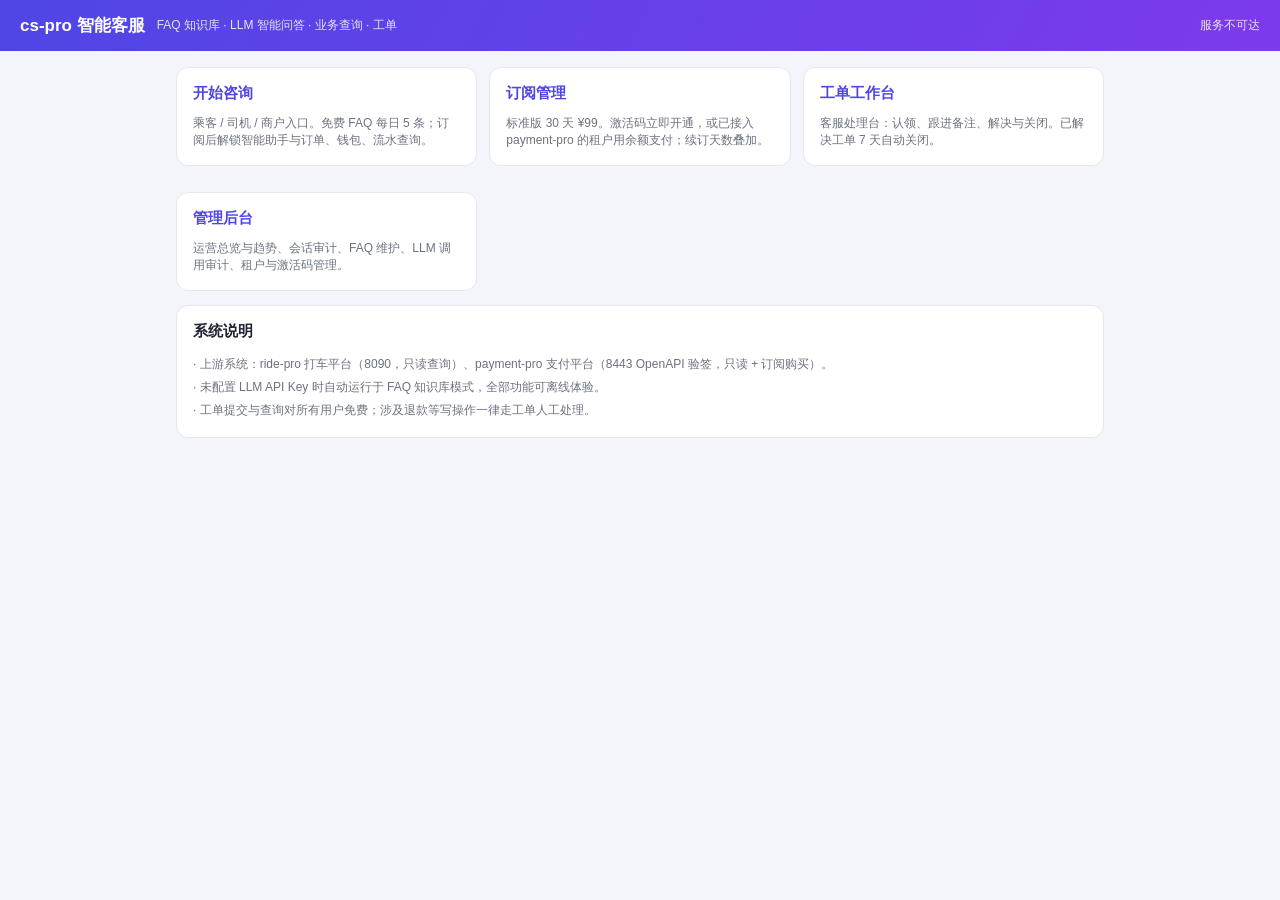
==== cs-gateway/src/main/resources/static/index.html @ 28663fa1 "v0.3 智能客服系统：设计定稿 + 实现快照 ride-pro/payment-pro 统一客服入口：租户订阅准入（激活码 CAS 一码一用 + 可选 pp 支付开通调度兜底）、LLM 问答（Ope" ====
<!DOCTYPE html>
<html lang="zh-CN">
<head>
<meta charset="UTF-8">
<meta name="viewport" content="width=device-width, initial-scale=1">
<title>cs-pro 智能客服</title>
<link rel="stylesheet" href="common.css">
</head>
<body>
<div class="topbar">
  <h1>cs-pro 智能客服</h1>
  <span class="sub">FAQ 知识库 · LLM 智能问答 · 业务查询 · 工单</span>
  <span class="spacer"></span>
  <span id="health" class="sub"></span>
</div>
<div class="wrap">
  <div class="grid cols-2">
    <a class="card" href="chat.html">
      <h2>开始咨询</h2>
      <p class="muted">乘客 / 司机 / 商户入口。免费 FAQ 每日 5 条；订阅后解锁智能助手与订单、钱包、流水查询。</p>
    </a>
    <a class="card" href="subscription.html">
      <h2>订阅管理</h2>
      <p class="muted">标准版 30 天 ¥99。激活码立即开通，或已接入 payment-pro 的租户用余额支付；续订天数叠加。</p>
    </a>
    <a class="card" href="agent.html">
      <h2>工单工作台</h2>
      <p class="muted">客服处理台：认领、跟进备注、解决与关闭。已解决工单 7 天自动关闭。</p>
    </a>
    <a class="card" href="admin.html">
      <h2>管理后台</h2>
      <p class="muted">运营总览与趋势、会话审计、FAQ 维护、LLM 调用审计、租户与激活码管理。</p>
    </a>
  </div>
  <div class="card">
    <h2>系统说明</h2>
    <p class="muted" style="line-height:1.9">
      · 上游系统：ride-pro 打车平台（8090，只读查询）、payment-pro 支付平台（8443 OpenAPI 验签，只读 + 订阅购买）。<br>
      · 未配置 LLM API Key 时自动运行于 FAQ 知识库模式，全部功能可离线体验。<br>
      · 工单提交与查询对所有用户免费；涉及退款等写操作一律走工单人工处理。
    </p>
  </div>
</div>
<script src="common.js"></script>
<script>
CS.get('/api/health').then(d => {
  document.getElementById('health').textContent = '服务正常 · ' + d.service;
}).catch(() => {
  document.getElementById('health').textContent = '服务不可达';
});
</script>
</body>
</html>
---- cs-gateway/src/main/resources/static/common.css ----
:root {
  --primary: #4f46e5;
  --primary-dark: #4338ca;
  --bg: #f4f5fb;
  --card: #ffffff;
  --text: #1f2430;
  --muted: #6b7280;
  --border: #e5e7eb;
  --ok: #16a34a;
  --warn: #d97706;
  --err: #dc2626;
  --radius: 12px;
}
* { box-sizing: border-box; margin: 0; padding: 0; }
body {
  font-family: -apple-system, BlinkMacSystemFont, "PingFang SC", "Microsoft YaHei", sans-serif;
  background: var(--bg); color: var(--text); min-height: 100vh;
}
a { color: var(--primary); text-decoration: none; }
.topbar {
  background: linear-gradient(120deg, #4f46e5, #7c3aed);
  color: #fff; padding: 14px 20px; display: flex; align-items: center; gap: 12px;
  position: sticky; top: 0; z-index: 10;
}
.topbar h1 { font-size: 17px; font-weight: 600; }
.topbar .sub { font-size: 12px; opacity: .85; }
.topbar .spacer { flex: 1; }
.topbar a { color: #fff; font-size: 13px; opacity: .9; }
.wrap { max-width: 960px; margin: 0 auto; padding: 16px; }
.card {
  background: var(--card); border: 1px solid var(--border);
  border-radius: var(--radius); padding: 16px; margin-bottom: 14px;
}
.card h2 { font-size: 15px; margin-bottom: 12px; }
.card h3 { font-size: 13px; margin-bottom: 8px; color: var(--muted); }
.row { display: flex; gap: 10px; flex-wrap: wrap; align-items: center; }
.grid { display: grid; gap: 12px; }
.grid.cols-2 { grid-template-columns: repeat(auto-fit, minmax(260px, 1fr)); }
.grid.cols-3 { grid-template-columns: repeat(auto-fit, minmax(200px, 1fr)); }
.grid.cols-4 { grid-template-columns: repeat(auto-fit, minmax(150px, 1fr)); }
label { font-size: 12px; color: var(--muted); display: block; margin-bottom: 4px; }
input, select, textarea {
  width: 100%; padding: 9px 12px; border: 1px solid var(--border); border-radius: 8px;
  font-size: 14px; background: #fff; color: var(--text); outline: none;
}
input:focus, select:focus, textarea:focus { border-color: var(--primary); }
textarea { resize: vertical; min-height: 64px; }
button {
  padding: 9px 16px; border: none; border-radius: 8px; font-size: 14px;
  background: var(--primary); color: #fff; cursor: pointer; white-space: nowrap;
}
button:hover { background: var(--primary-dark); }
button:disabled { opacity: .5; cursor: not-allowed; }
button.ghost { background: #fff; color: var(--primary); border: 1px solid var(--primary); }
button.danger { background: var(--err); }
button.small { padding: 5px 10px; font-size: 12px; }
.badge {
  display: inline-block; padding: 2px 9px; border-radius: 999px; font-size: 12px;
  background: #eef2ff; color: var(--primary);
}
.badge.ok { background: #dcfce7; color: var(--ok); }
.badge.warn { background: #fef3c7; color: var(--warn); }
.badge.err { background: #fee2e2; color: var(--err); }
.badge.gray { background: #f3f4f6; color: var(--muted); }
table { width: 100%; border-collapse: collapse; font-size: 13px; }
th, td { text-align: left; padding: 8px 10px; border-bottom: 1px solid var(--border); }
th { color: var(--muted); font-weight: 500; font-size: 12px; }
tr:hover td { background: #fafaff; }
.stat { text-align: center; padding: 14px 8px; }
.stat .num { font-size: 26px; font-weight: 700; color: var(--primary); }
.stat .lbl { font-size: 12px; color: var(--muted); margin-top: 4px; }
.muted { color: var(--muted); font-size: 12px; }
.mono { font-family: ui-monospace, SFMono-Regular, Menlo, monospace; font-size: 12px; }
#toast {
  position: fixed; left: 50%; bottom: 32px; transform: translateX(-50%);
  background: #111827; color: #fff; padding: 10px 18px; border-radius: 8px;
  font-size: 13px; opacity: 0; transition: opacity .25s; pointer-events: none; z-index: 99;
  max-width: 80vw;
}
#toast.show { opacity: .95; }
#toast.err { background: var(--err); }
.tabs { display: flex; gap: 6px; flex-wrap: wrap; margin-bottom: 14px; }
.tabs button { background: #fff; color: var(--text); border: 1px solid var(--border); }
.tabs button.active { background: var(--primary); color: #fff; border-color: var(--primary); }
.empty { text-align: center; color: var(--muted); padding: 24px; font-size: 13px; }
/* 聊天 */
.chat-box {
  height: 46vh; min-height: 280px; overflow-y: auto; padding: 12px;
  background: #fafaff; border: 1px solid var(--border); border-radius: 10px; margin-bottom: 10px;
}
.msg { display: flex; margin-bottom: 12px; }
.msg .bubble {
  max-width: 78%; padding: 10px 14px; border-radius: 12px; font-size: 14px;
  line-height: 1.6; white-space: pre-wrap; word-break: break-word;
}
.msg.user { justify-content: flex-end; }
.msg.user .bubble { background: var(--primary); color: #fff; border-bottom-right-radius: 4px; }
.msg.bot .bubble { background: #fff; border: 1px solid var(--border); border-bottom-left-radius: 4px; }
.msg .meta { font-size: 11px; color: var(--muted); margin-top: 4px; }
.msg.bot .meta a { cursor: pointer; margin-right: 8px; }
.draft-card {
  margin-top: 8px; border: 1px dashed var(--warn); background: #fffbeb;
  border-radius: 8px; padding: 10px; font-size: 13px;
}
.tool-tip { font-size: 12px; color: var(--muted); margin: 4px 0 10px 8px; }
.banner {
  border-radius: 10px; padding: 10px 14px; font-size: 13px; margin-bottom: 12px;
  display: flex; align-items: center; gap: 10px; flex-wrap: wrap;
}
.banner.free { background: #fef3c7; color: #92400e; }
.banner.sub { background: #dcfce7; color: #166534; }
.banner.none { background: #f3f4f6; color: var(--muted); }
@media (max-width: 640px) {
  .wrap { padding: 10px; }
  .msg .bubble { max-width: 88%; }
}
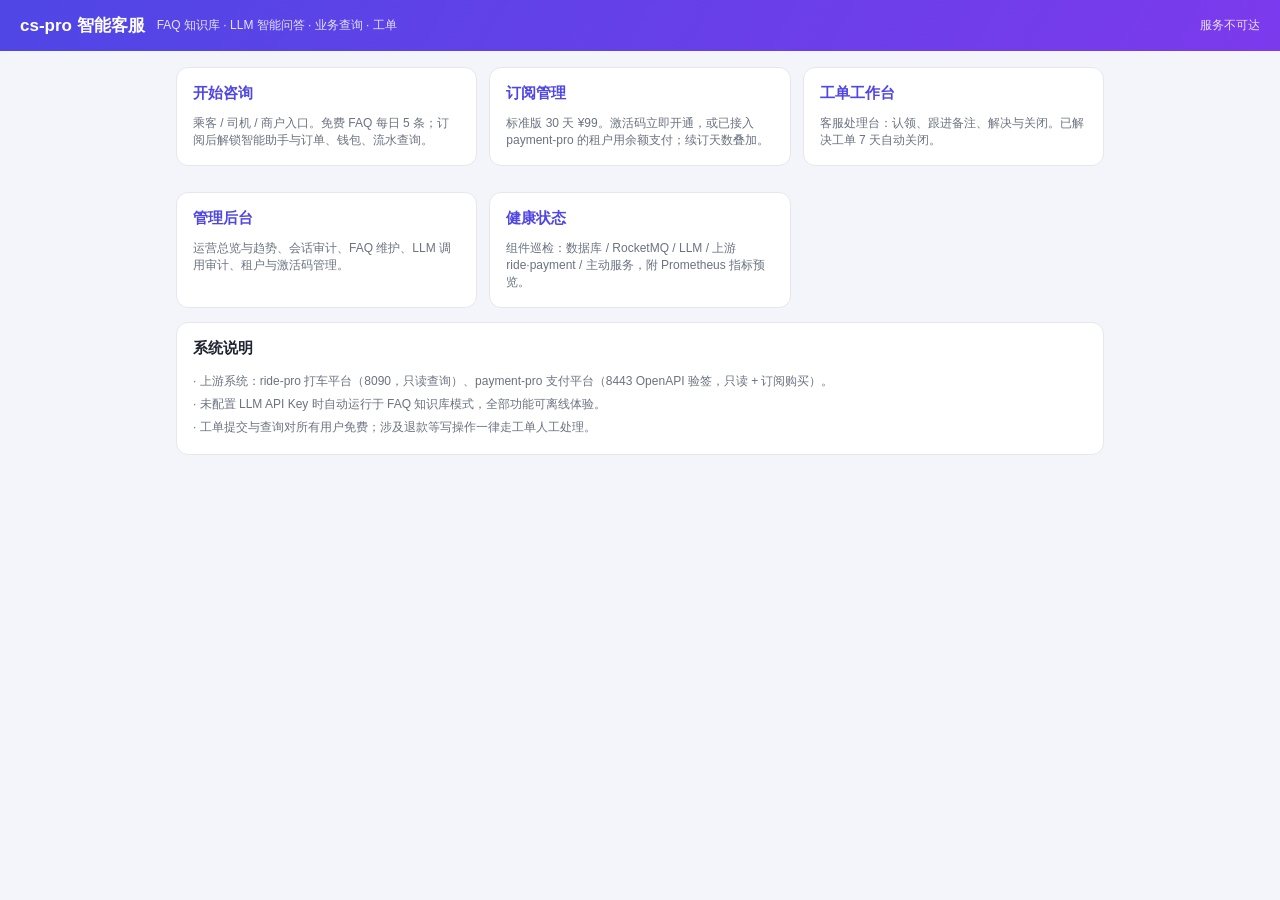
==== commit f43edf19: "v1.2.0 商用底座 + 六特性批：全量验证通过 + 文档同步 含未提交的 v1.1.0 增量（工具记忆/预算护栏/熔断重试/评测集/人工接管/同义词）。  v1.2.0 新增： - M0–M4 商" ====
--- a/cs-gateway/src/main/resources/static/index.html
+++ b/cs-gateway/src/main/resources/static/index.html
@@ -31,6 +31,10 @@
       <h2>管理后台</h2>
       <p class="muted">运营总览与趋势、会话审计、FAQ 维护、LLM 调用审计、租户与激活码管理。</p>
     </a>
+    <a class="card" href="health.html">
+      <h2>健康状态</h2>
+      <p class="muted">组件巡检：数据库 / RocketMQ / LLM / 上游 ride·payment / 主动服务，附 Prometheus 指标预览。</p>
+    </a>
   </div>
   <div class="card">
     <h2>系统说明</h2>
--- a/cs-gateway/src/main/resources/static/common.css
+++ b/cs-gateway/src/main/resources/static/common.css
@@ -96,6 +96,7 @@
 .msg.user { justify-content: flex-end; }
 .msg.user .bubble { background: var(--primary); color: #fff; border-bottom-right-radius: 4px; }
 .msg.bot .bubble { background: #fff; border: 1px solid var(--border); border-bottom-left-radius: 4px; }
+.msg.bot .bubble.aborted { border-color: var(--warn); }
 .msg .meta { font-size: 11px; color: var(--muted); margin-top: 4px; }
 .msg.bot .meta a { cursor: pointer; margin-right: 8px; }
 .draft-card {
@@ -113,4 +114,9 @@
 @media (max-width: 640px) {
   .wrap { padding: 10px; }
   .msg .bubble { max-width: 88%; }
-}+}.attach-strip { display: flex; gap: 8px; flex-wrap: wrap; margin: 6px 0; }
+.attach-item { display: inline-flex; flex-direction: column; align-items: center; gap: 2px; font-size: 11px; }
+.thumb {
+  width: 72px; height: 72px; object-fit: cover; border-radius: 6px;
+  border: 1px solid var(--border); display: block;
+}
